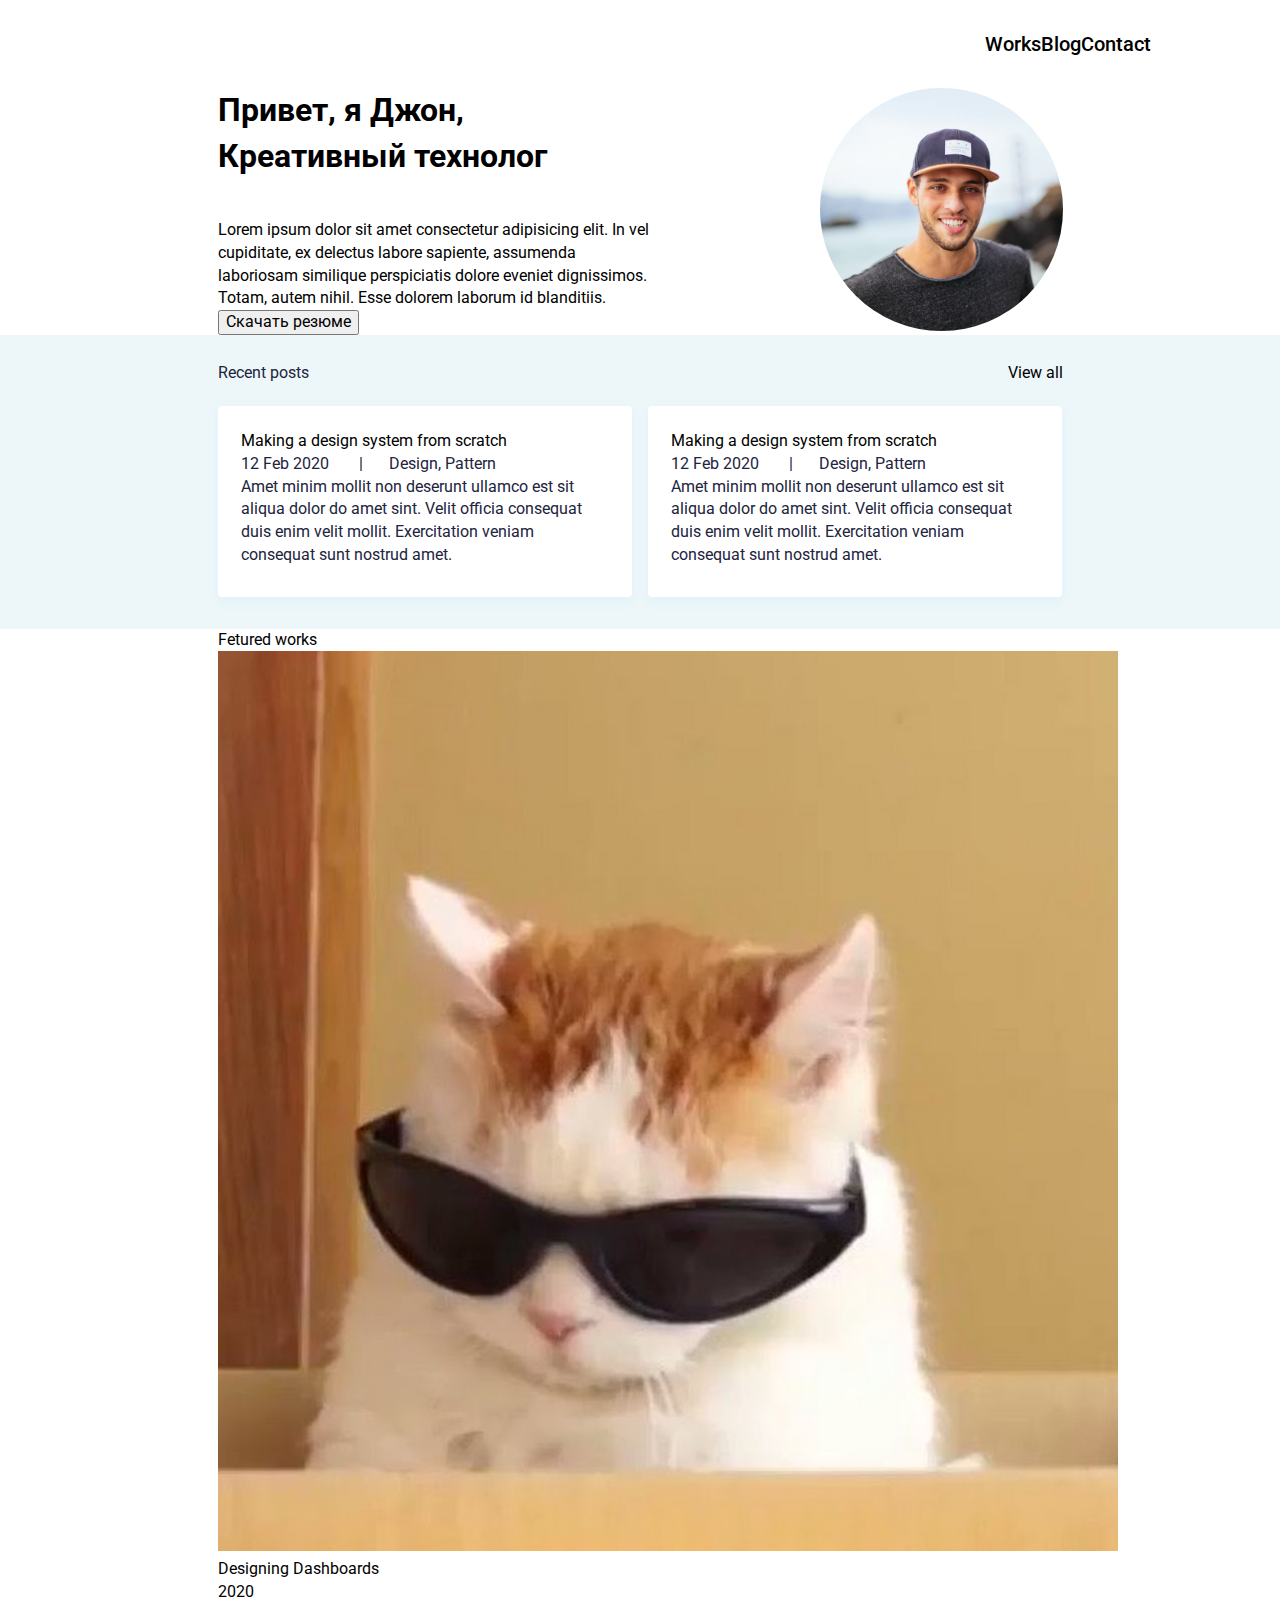
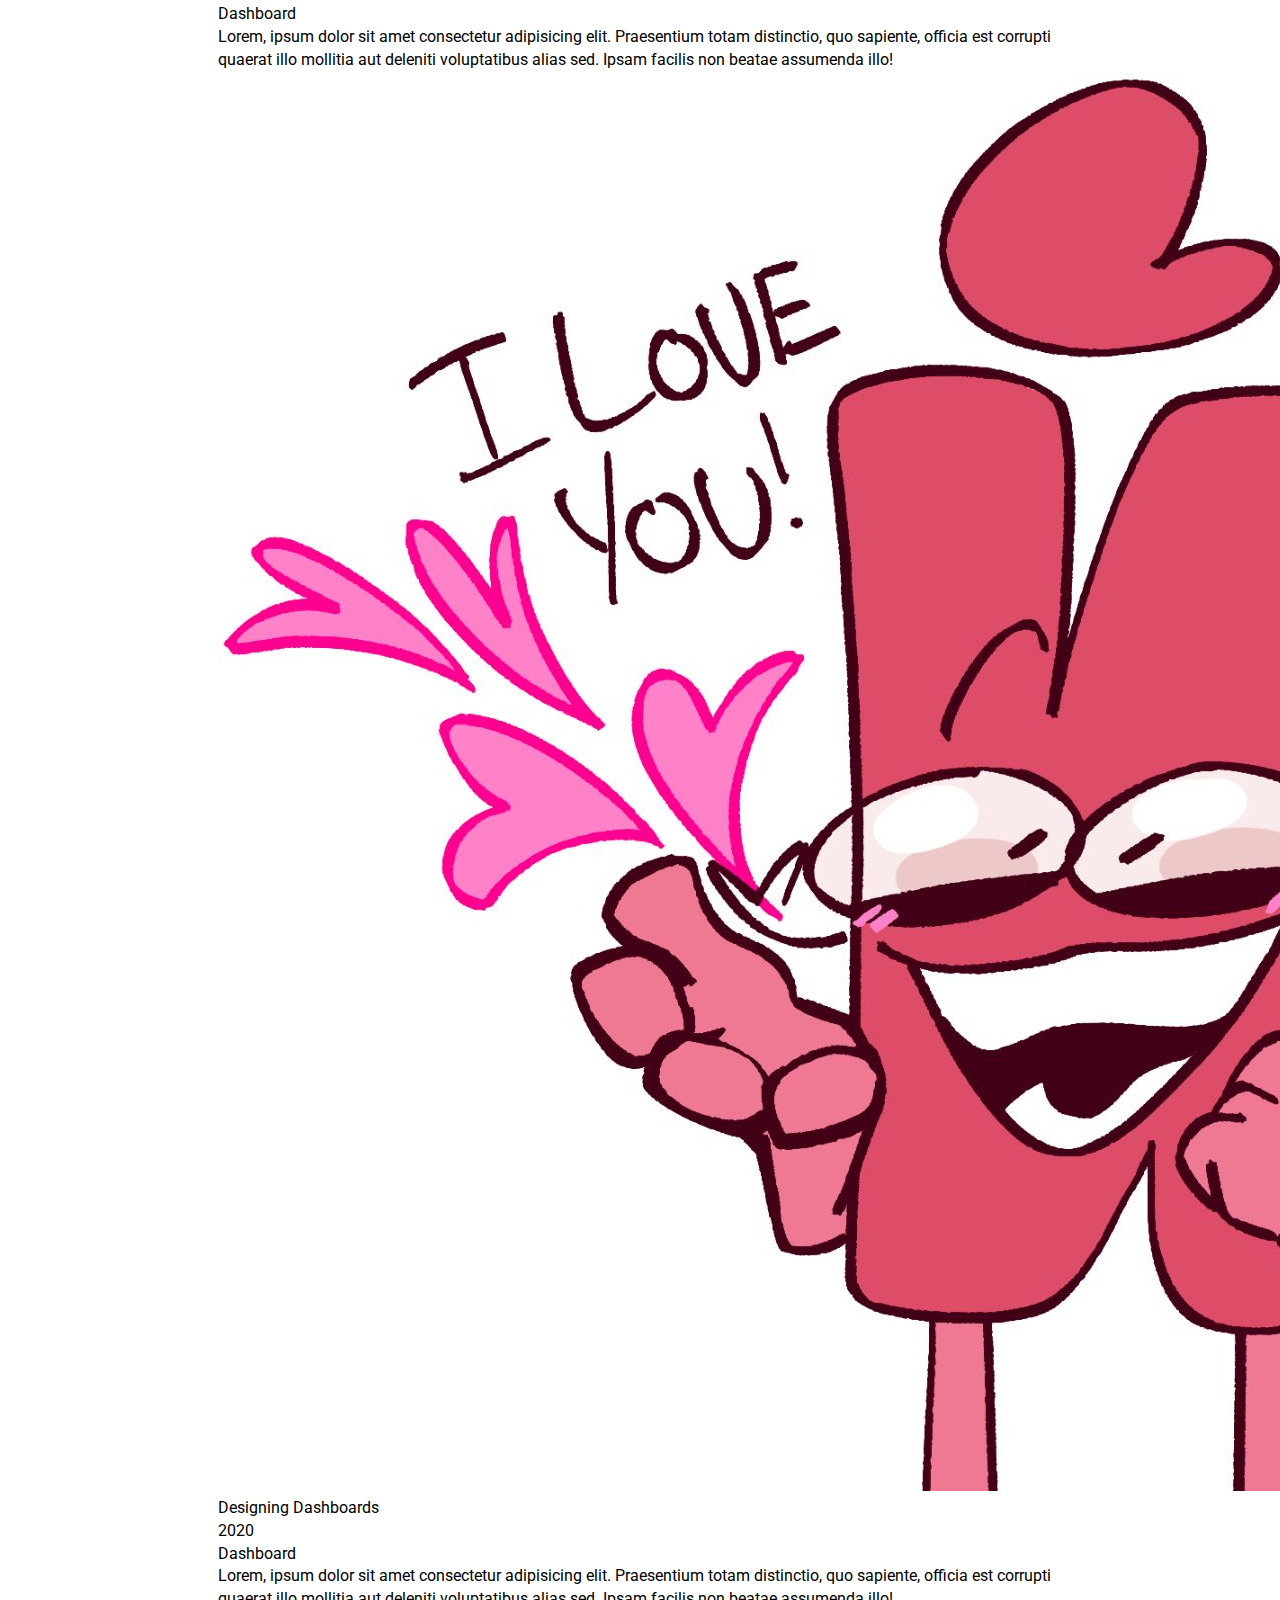
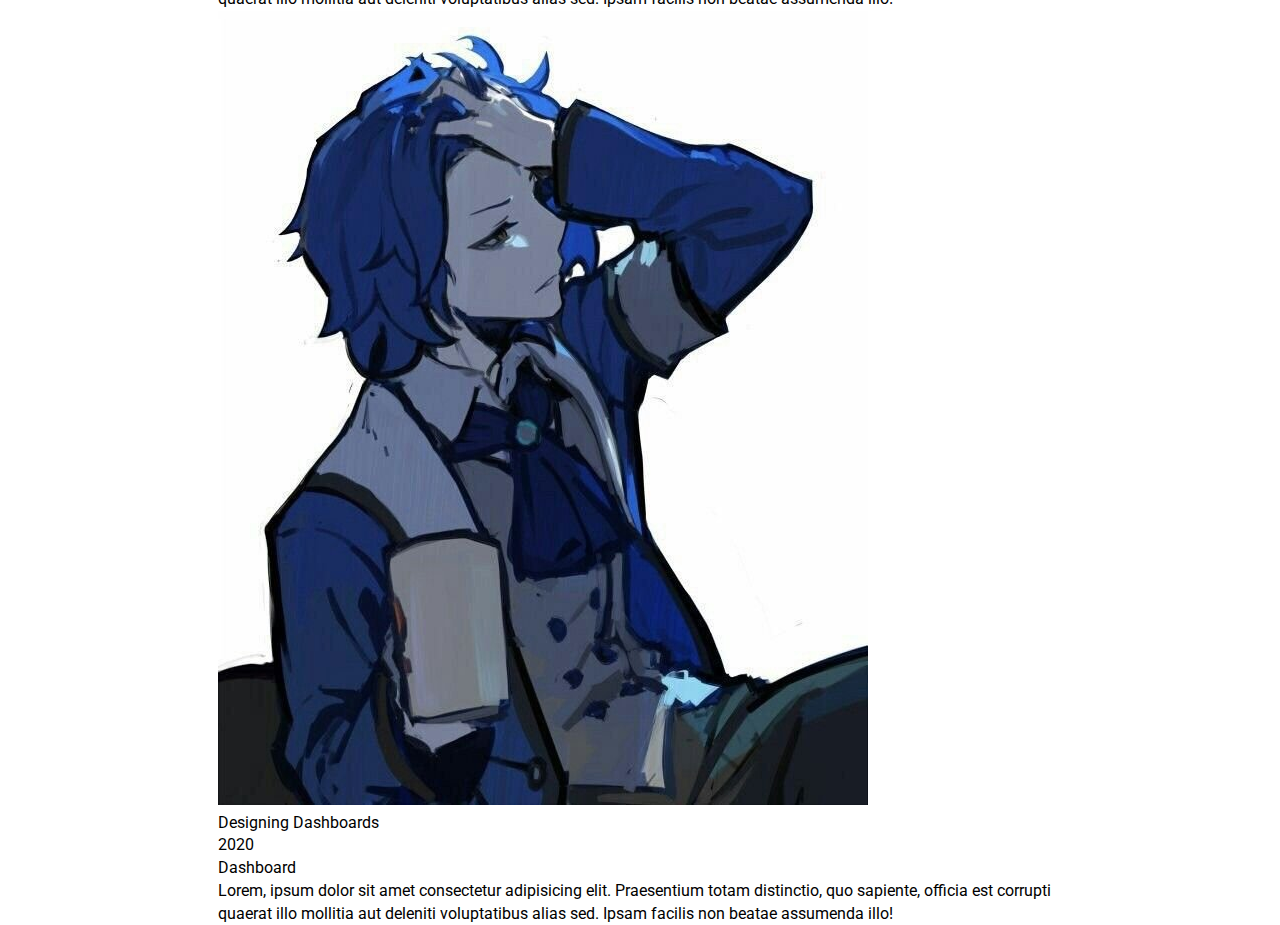
==== index.html @ 4dd480b7 "загрузка работы" ====
<!DOCTYPE html>
<html lang="ru">

<head>
    <meta charset="UTF-8">
    <meta http-equiv="X-UA-Compatible" content="IE=edge">
    <meta name="viewport" content="width=device-width, initial-scale=1.0">
    <link rel="preconnect" href="https://fonts.googleapis.com">
    <link rel="preconnect" href="https://fonts.gstatic.com" crossorigin>
    <link href="https://fonts.googleapis.com/css2?family=Roboto:wght@400;500;700;900&display=swap" rel="stylesheet">
    <link rel="stylesheet" href="css/normalize.css">
    <link rel="stylesheet" href="css/style.css">
    <title>Портфолио</title>
</head>

<body>
    <div class="wrapper">
        <header class="header">
            <div class="container header__container">
                <nav class="nav">
                    <ul class="nav__list">
                        <li class="nav__item">
                            <a href="#" class="nav__link">Works</a>
                        </li>
                        <li class="nav__item">
                            <a href="#" class="nav__link">Blog</a>
                        </li>
                        <li class="nav__item">
                            <a href="#" class="nav__link">Contact</a>
                        </li>
                    </ul>
                </nav>
            </div>
        </header>
        <main class="main">
            <section class="about">
                <div class="container about__container">
                    <div class="about__info">
                        <h1 class="about__title">
                            Привет, я Джон, <br>
                            Креативный технолог
                        </h1>
                        <div class="about__desc">
                            Lorem ipsum dolor sit amet consectetur adipisicing elit. In vel cupiditate, ex delectus
                            labore
                            sapiente, assumenda laboriosam similique perspiciatis dolore eveniet dignissimos. Totam,
                            autem
                            nihil. Esse dolorem laborum id blanditiis.
                        </div>
                        <button class="button download-btn">Скачать резюме</button>
                    </div>
                    <div class="about__avatar">
                        <img src="img/John.png" alt="Автар" class="about__img">
                    </div>
                </div>
            </section>
            <section class="recent-posts">
                <div class="container">
                    <div class="recent-posts__top">
                        <div class="recent-posts__title title-category">Recent posts</div>
                        <a href="#" class="recent-posts__link">View all</a>
                    </div>
                    <div class="recent-posts__articles">
                        <article class="recent-posts__article">
                            <a href="#" class="recent-posts__article-title">Making a design system from scratch</a>
                            <div class="recent-posts__info">
                                12 Feb 2020 <span class="separator">|</span>Design, Pattern
                            </div>
                            <div class="recent-posts__articles-content">
                                Amet minim mollit non deserunt ullamco est sit aliqua dolor do amet sint. Velit officia
                                consequat duis enim velit mollit. Exercitation veniam consequat sunt nostrud amet.
                            </div>
                        </article>
                        <article class="recent-posts__article">
                            <a href="#" class="recent-posts__article-title">Making a design system from scratch</a>
                            <div class="recent-posts__info">
                                12 Feb 2020 <span class="separator">|</span>Design, Pattern
                            </div>
                            <div class="recent-posts__articles-content">
                                Amet minim mollit non deserunt ullamco est sit aliqua dolor do amet sint. Velit officia
                                consequat duis enim velit mollit. Exercitation veniam consequat sunt nostrud amet.
                            </div>
                        </article>
                    </div>
                </div>
            </section>
            <section class="featured">
                <div class="container">
                    <div class="title__category">
                        Fetured works
                    </div>
                    <div class="featured__works">
                        <article class="work">
                            <div class="work__img-wrap">
                                <img src="img/work/пук.jpg" alt="" class="work__img">
                            </div>
                            <div class="work__info">
                                <a href="" class="work__title">Designing Dashboards</a>
                                <div class="work__subtitle">
                                    <div class="work__date">2020</div>
                                    <div class="work_category">Dashboard</div>
                                </div>
                                <div class="work__text">
                                    Lorem, ipsum dolor sit amet consectetur adipisicing elit. Praesentium totam
                                    distinctio, quo sapiente, officia est corrupti quaerat illo mollitia aut deleniti
                                    voluptatibus alias sed. Ipsam facilis non beatae assumenda illo!
                                </div>
                            </div>
                        </article>
                        <article class="work">
                            <div class="work__img-wrap">
                                <img src="img/work/краткий.jpg" alt="" class="work__img">
                            </div>
                            <div class="work__info">
                                <a href="" class="work__title">Designing Dashboards</a>
                                <div class="work__subtitle">
                                    <div class="work__date">2020</div>
                                    <div class="work_category">Dashboard</div>
                                </div>
                                <div class="work__text">
                                    Lorem, ipsum dolor sit amet consectetur adipisicing elit. Praesentium totam
                                    distinctio, quo sapiente, officia est corrupti quaerat illo mollitia aut deleniti
                                    voluptatibus alias sed. Ipsam facilis non beatae assumenda illo!
                                </div>
                            </div>
                        </article>
                        <article class="work">
                            <div class="work__img-wrap">
                                <img src="img/work/чесед.jpg" alt="" class="work__img">
                            </div>
                            <div class="work__info">
                                <a href="" class="work__title">Designing Dashboards</a>
                                <div class="work__subtitle">
                                    <div class="work__date">2020</div>
                                    <div class="work_category">Dashboard</div>
                                </div>
                                <div class="work__text">
                                    Lorem, ipsum dolor sit amet consectetur adipisicing elit. Praesentium totam
                                    distinctio, quo sapiente, officia est corrupti quaerat illo mollitia aut deleniti
                                    voluptatibus alias sed. Ipsam facilis non beatae assumenda illo!
                                </div>
                            </div>
                        </article>
                    </div>
                </div>
            </section>
        </main>
    </div>
</body>

</html>
---- css/style.css ----
* {
    box-sizing: border-box;
}

html, body {
    margin: 0;
    padding: 0;
    height: 100%;
    width: 100%;
}

body {
    font-family: 'Roboto', sans-serif;
    font-size: 16px;
    line-height: 1.42;
}

ul, li {
    list-style: none;
    margin: 0;
    padding: 0;
}

a {
    text-decoration: none;
    color: #000000;
}

h1, h2, h3 {
    margin: 0;
}

.wrapper {
    min-height: 100%;  
    overflow: hidden; 
} 

.container {
    max-width: 855px;
    margin: 0 auto;
    padding: 0 5px;
}

.header {
    padding: 30px 0px;
}

.header__container {
    max-width: 1032px;
    display: flex;
    justify-content: flex-end;
}

.nav__list {
    display: flex;
    font-style: normal;
    font-weight: 500;
    font-size: 20px;
}

.about__container {
    display: flex;
}

.about__info {
    padding-right: 19%;
}

.about__title {
    margin-bottom: 40px;
}

.about__avatar {
    width: 243px;
    height: 243px;
    border-radius: 50%;
    overflow: hidden;
    flex-shrink: 0;
}

.about__img {
    width: 100%;
    height: 100%;
    object-fit: cover;
}

.recent-posts {
    background: #EDF7FA;
    padding: 27px 0px 32px;
    color: #21243D;
}

.recent-posts__top {
    display: flex;
    justify-content: space-between;
    margin-bottom: 22px;
}

.recent-posts__articles {
    display: flex;
}

.recent-posts__article {
    background: #FFFFFF;
    box-shadow: 0px 4px 10px rgba(187, 225, 250, 0.25);
    border-radius: 4px;
    padding: 24px 21px 30px 23px;
    margin-right: 2%;
}

.recent-posts__article:last-child {
    margin-right: 0px;
}

.separator {
    margin: 0px 26px;
}
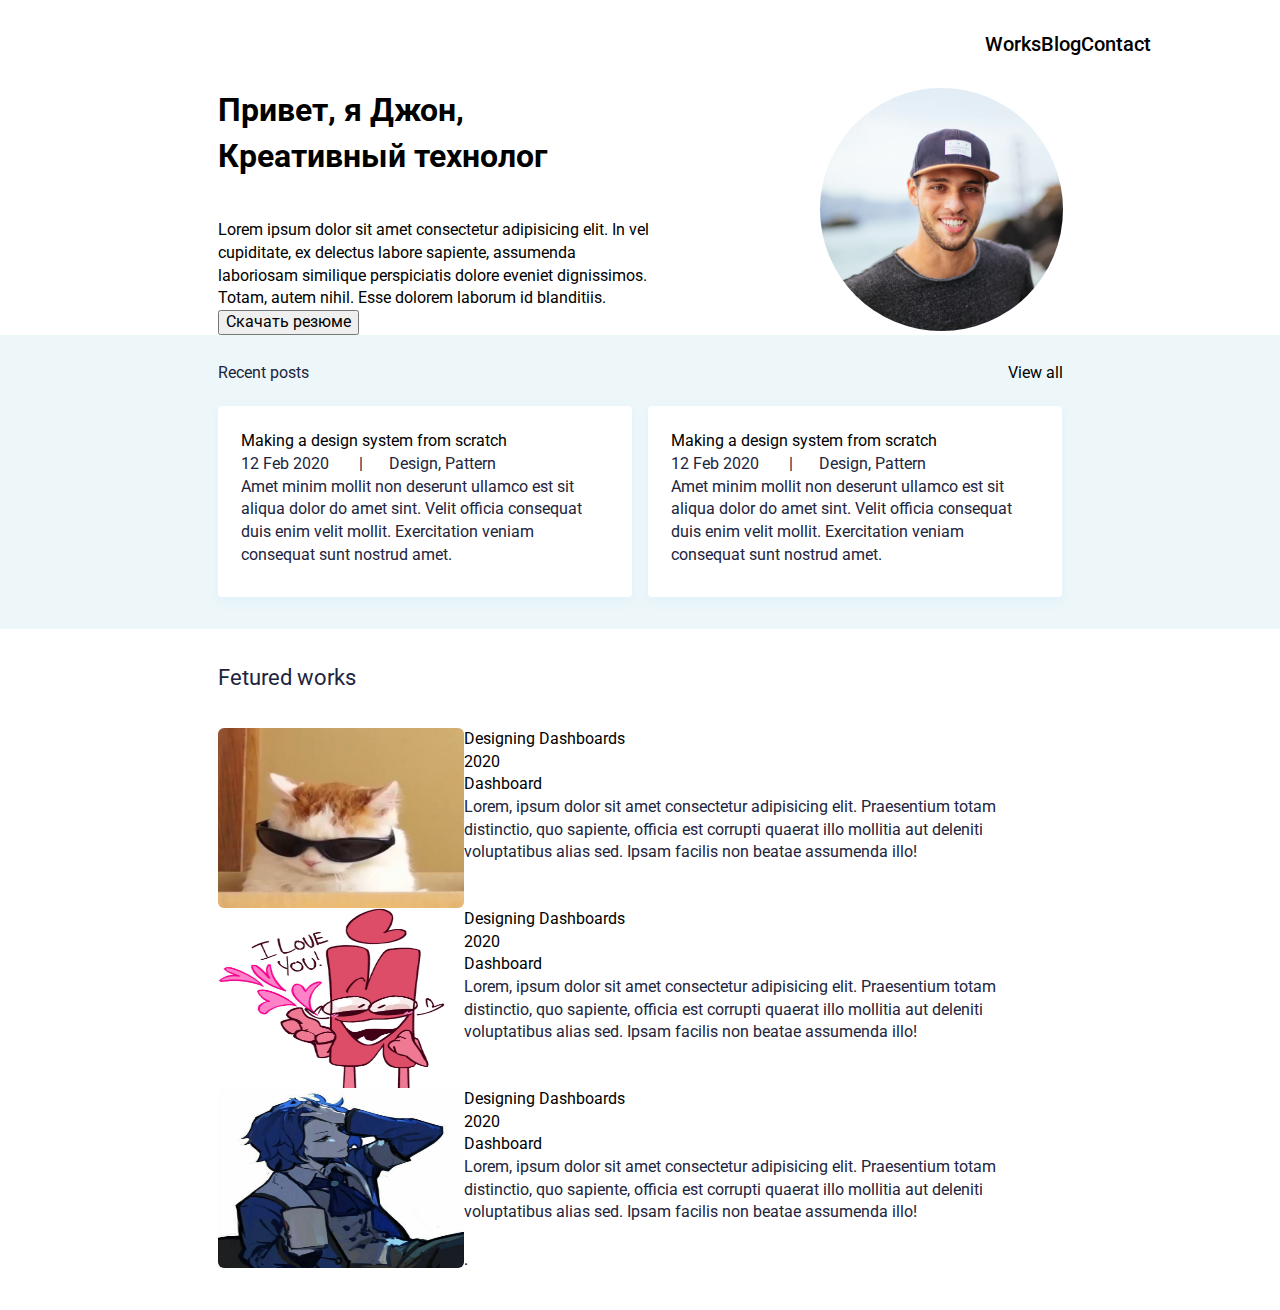
==== commit 26f414c9: "portfo" ====
--- a/index.html
+++ b/index.html
@@ -139,6 +139,7 @@
                                     distinctio, quo sapiente, officia est corrupti quaerat illo mollitia aut deleniti
                                     voluptatibus alias sed. Ipsam facilis non beatae assumenda illo!
                                 </div>
+                                .
                             </div>
                         </article>
                     </div>
--- a/css/style.css
+++ b/css/style.css
@@ -115,3 +115,41 @@
 .separator {
     margin: 0px 26px;
 }
+
+.featured {
+    margin-top: 33px;
+    margin-bottom: 38px;
+}
+
+.title__category {
+    font-size: 22px;
+    color: #21243D;
+}
+
+.featured__works {
+    margin-top: 35px;
+}
+
+.work {
+    display: flex;
+}
+
+.work__img-wrap {
+    width: 246px;
+    height: 180px;
+    border-radius: 6px;
+    overflow: hidden;
+    flex-shrink: 0;
+}
+.work__img {
+    width: 100%;
+    height: 100%;
+}
+
+.work__text {
+width: 594px;
+height: 93px;
+left: 410px;
+top: 1188px;
+color: #21243D;
+}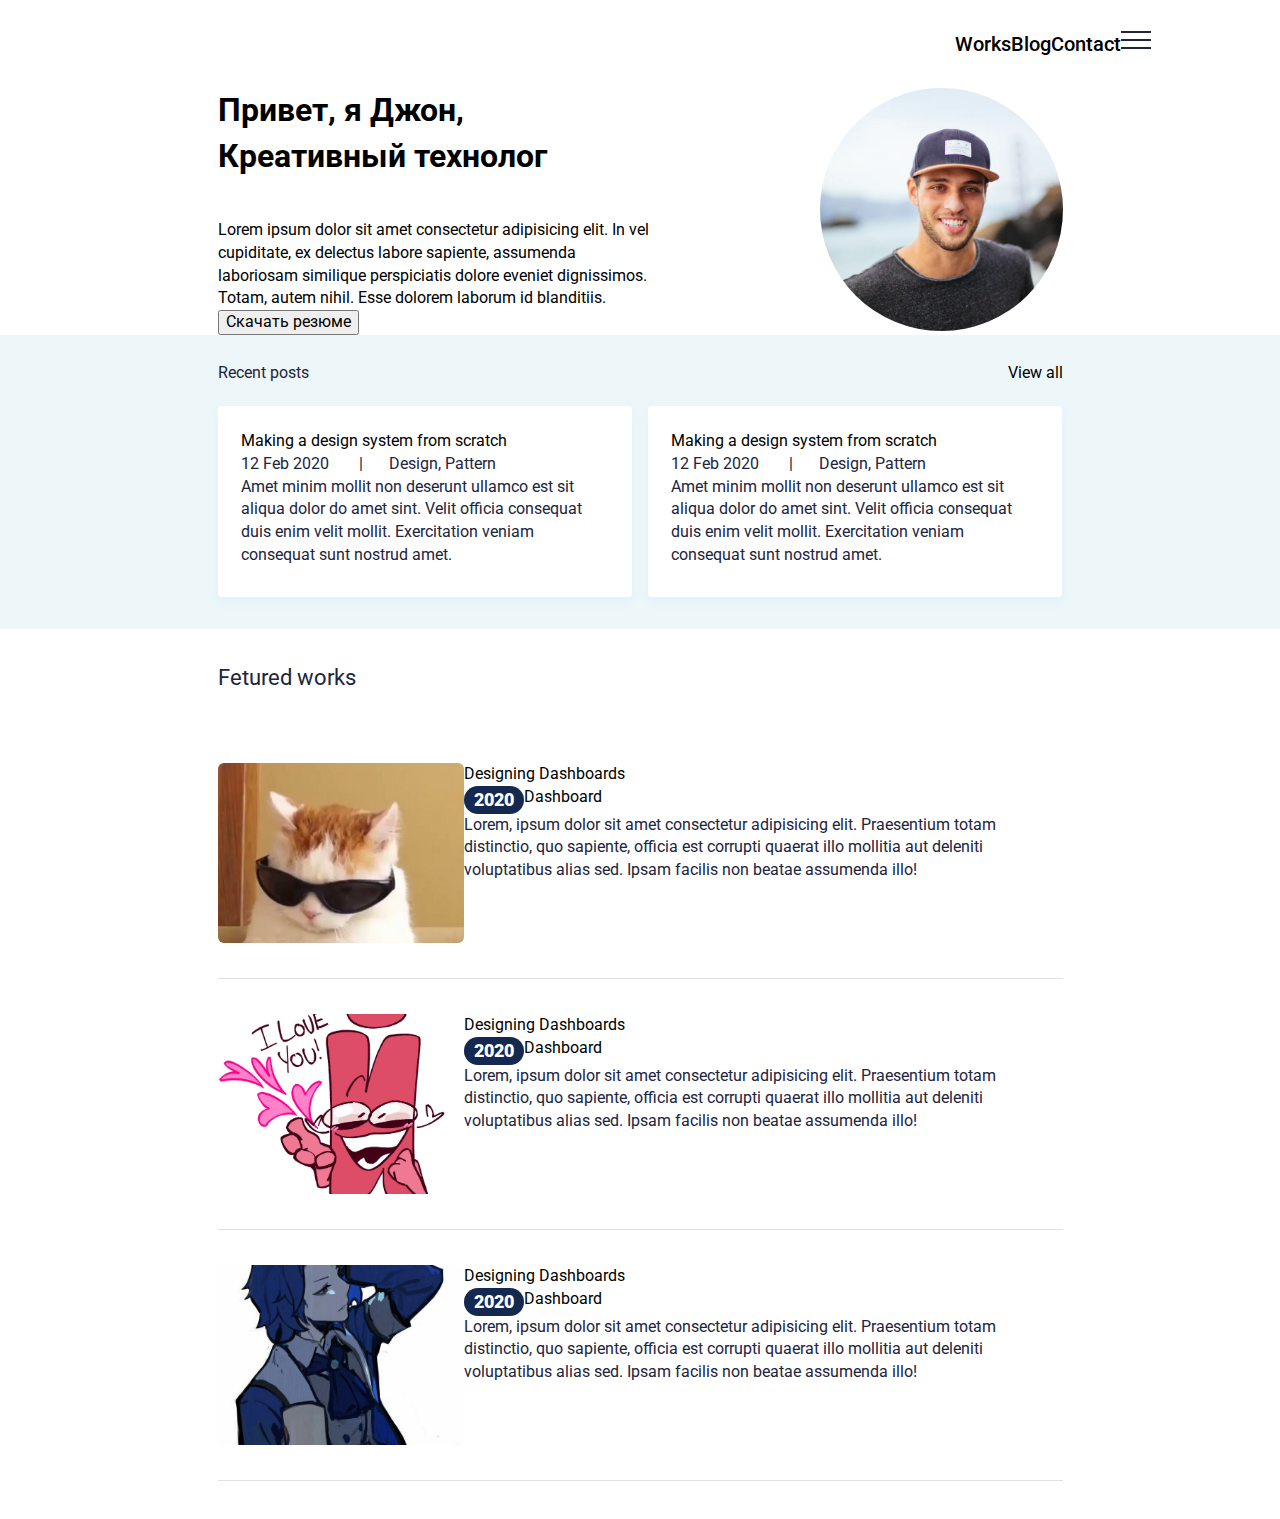
==== commit c34a4e1d: "Add files via upload" ====
--- a/index.html
+++ b/index.html
@@ -30,6 +30,9 @@
                         </li>
                     </ul>
                 </nav>
+                <div class="header__burger">
+                    <div class="header__burger-el"></div>
+                </div>
             </div>
         </header>
         <main class="main">
@@ -139,7 +142,7 @@
                                     distinctio, quo sapiente, officia est corrupti quaerat illo mollitia aut deleniti
                                     voluptatibus alias sed. Ipsam facilis non beatae assumenda illo!
                                 </div>
-                                .
+                                
                             </div>
                         </article>
                     </div>
--- a/css/style.css
+++ b/css/style.css
@@ -1,155 +1,287 @@
-* {
-    box-sizing: border-box;
-}
-
-html, body {
-    margin: 0;
-    padding: 0;
-    height: 100%;
-    width: 100%;
-}
-
-body {
-    font-family: 'Roboto', sans-serif;
-    font-size: 16px;
-    line-height: 1.42;
-}
-
-ul, li {
-    list-style: none;
-    margin: 0;
-    padding: 0;
-}
-
-a {
-    text-decoration: none;
-    color: #000000;
-}
-
-h1, h2, h3 {
-    margin: 0;
-}
-
-.wrapper {
-    min-height: 100%;  
-    overflow: hidden; 
-} 
-
-.container {
-    max-width: 855px;
-    margin: 0 auto;
-    padding: 0 5px;
-}
-
-.header {
-    padding: 30px 0px;
-}
-
-.header__container {
-    max-width: 1032px;
-    display: flex;
-    justify-content: flex-end;
-}
-
-.nav__list {
-    display: flex;
-    font-style: normal;
-    font-weight: 500;
-    font-size: 20px;
-}
-
-.about__container {
-    display: flex;
-}
-
-.about__info {
-    padding-right: 19%;
-}
-
-.about__title {
-    margin-bottom: 40px;
-}
-
-.about__avatar {
-    width: 243px;
-    height: 243px;
-    border-radius: 50%;
-    overflow: hidden;
-    flex-shrink: 0;
-}
-
-.about__img {
-    width: 100%;
-    height: 100%;
-    object-fit: cover;
-}
-
-.recent-posts {
-    background: #EDF7FA;
-    padding: 27px 0px 32px;
-    color: #21243D;
-}
-
-.recent-posts__top {
-    display: flex;
-    justify-content: space-between;
-    margin-bottom: 22px;
-}
-
-.recent-posts__articles {
-    display: flex;
-}
-
-.recent-posts__article {
-    background: #FFFFFF;
-    box-shadow: 0px 4px 10px rgba(187, 225, 250, 0.25);
-    border-radius: 4px;
-    padding: 24px 21px 30px 23px;
-    margin-right: 2%;
-}
-
-.recent-posts__article:last-child {
-    margin-right: 0px;
-}
-
-.separator {
-    margin: 0px 26px;
-}
-
-.featured {
-    margin-top: 33px;
-    margin-bottom: 38px;
-}
-
-.title__category {
-    font-size: 22px;
-    color: #21243D;
-}
-
-.featured__works {
-    margin-top: 35px;
-}
-
-.work {
-    display: flex;
-}
-
-.work__img-wrap {
-    width: 246px;
-    height: 180px;
-    border-radius: 6px;
-    overflow: hidden;
-    flex-shrink: 0;
-}
-.work__img {
-    width: 100%;
-    height: 100%;
-}
-
-.work__text {
-width: 594px;
-height: 93px;
-left: 410px;
-top: 1188px;
-color: #21243D;
-}+ * {
+     box-sizing: border-box;
+ }
+
+ html,
+ body {
+     margin: 0;
+     padding: 0;
+     height: 100%;
+     width: 100%;
+ }
+
+ body {
+     font-family: 'Roboto', sans-serif;
+     font-size: 16px;
+     line-height: 1.42;
+ }
+
+ ul,
+ li {
+     list-style: none;
+     margin: 0;
+     padding: 0;
+ }
+
+ a {
+     text-decoration: none;
+     color: #000000;
+ }
+
+ h1,
+ h2,
+ h3 {
+     margin: 0;
+ }
+
+ .wrapper {
+     min-height: 100%;
+     overflow: hidden;
+ }
+
+ .container {
+     max-width: 855px;
+     margin: 0 auto;
+     padding: 0 5px;
+ }
+
+ .header {
+     padding: 30px 0px;
+ }
+
+ .header__container {
+     max-width: 1032px;
+     display: flex;
+     justify-content: flex-end;
+ }
+
+ .header__burger {
+     width: 30px;
+     height: 20px;
+     display: flex;
+     align-items: center;
+ }
+
+ .header__burger-el {
+     height: 2px;
+     width: 100%;
+     background-color: #21243D;
+     position: relative;
+ }
+
+ .header__burger-el::before,
+ .header__burger-el::after {
+     height: 2px;
+     width: 100%;
+     background-color: #21243D;
+     position: absolute;
+ }
+
+
+ .header__burger-el::before {
+     content: "";
+     top: -8px;
+ }
+
+ .header__burger-el::after {
+     content: "";
+     bottom: -8px;
+ }
+
+ .nav__list {
+     display: flex;
+     font-style: normal;
+     font-weight: 500;
+     font-size: 20px;
+ }
+
+ @media (max-width: 480px) {
+     .header {
+         padding-top: 20px;
+     }
+
+     .nav {
+         display: none;
+     }
+
+     .header__burger {
+         display: flex;
+         margin-right: 18px;
+     }
+ }
+
+ .about__container {
+     display: flex;
+ }
+
+ .about__info {
+     padding-right: 19%;
+ }
+
+ .about__title {
+     margin-bottom: 40px;
+ }
+
+ .about__avatar {
+     width: 243px;
+     height: 243px;
+     border-radius: 50%;
+     overflow: hidden;
+     flex-shrink: 0;
+ }
+
+ .about__img {
+     width: 100%;
+     height: 100%;
+     object-fit: cover;
+ }
+
+ @media (max-width: 480px) {
+     .about__container {
+         flex-direction: column-reverse;
+         align-items: center;
+         text-align: center;
+     }
+
+     .about__info {
+         padding: 0 24px;
+     }
+
+     .about__avatar {
+         width: 170px;
+         height: 170px;
+     }
+ }
+
+ .recent-posts {
+     background: #EDF7FA;
+     padding: 27px 0px 32px;
+     color: #21243D;
+ }
+
+ .recent-posts__top {
+     display: flex;
+     justify-content: space-between;
+     margin-bottom: 22px;
+ }
+
+ .recent-posts__articles {
+     display: flex;
+ }
+
+ .recent-posts__article {
+     background: #FFFFFF;
+     box-shadow: 0px 4px 10px rgba(187, 225, 250, 0.25);
+     border-radius: 4px;
+     padding: 24px 21px 30px 23px;
+     margin-right: 2%;
+ }
+
+ .recent-posts__article:last-child {
+     margin-right: 0px;
+ }
+
+ @media (width: 480px) {
+     .recent-posts__top {
+         justify-content: center;
+     }
+
+     .recent-posts__link {
+         display: none;
+     }
+
+     .recent-posts__article {
+         flex-direction: column;
+         padding: 0 5px;
+     }
+
+     .recent-posts__article {
+         margin-right: 0;
+         margin-bottom: 17px;
+     }
+ }
+
+ .separator {
+     margin: 0px 26px;
+ }
+
+ .featured {
+     margin-top: 33px;
+     margin-bottom: 38px;
+ }
+
+ .title__category {
+     font-size: 22px;
+     color: #21243D;
+ }
+
+ .featured__works {
+     margin-top: 35px;
+ }
+
+ .work {
+     display: flex;
+     border-bottom: 1px solid #E0E0E0;
+     padding: 35px 0;
+ }
+
+ .work__img-wrap {
+     max-width: 246px;
+     max-height: 180px;
+     border-radius: 6px;
+     overflow: hidden;
+     flex-shrink: 0;
+ }
+
+ .work__img {
+     width: 100%;
+     height: 100%;
+     object-fit: cover;
+ }
+
+ .work__subtitle {
+     display: flex;
+ }
+
+ .work__date {
+     background: #142850;
+     border-radius: 16px;
+     font-weight: 900;
+     font-size: 18px;
+     line-height: 1;
+     color: #FFFFFF;
+     padding: 5px 10px;
+ }
+
+ @media (max-width: 480px) {
+     .featured {
+         padding: 25px 0px 100px;
+     }
+
+     .featured__works {
+         display: flex;
+         overflow: auto;
+         padding: 0px 13px;
+     }
+
+     .work {
+         padding-top: 25px;
+         flex-direction: column;
+         flex: 0 0 100%;
+         margin-right: 18px;
+         max-width: 339px;
+     }
+     
+     .work:last-child {
+         margin-right: 0;
+     }
+
+     .work__img-wrap {
+         max-width: 100%;
+         max-height: 230px;
+     }
+ }
+
+ .work__text {
+     color: #21243D;
+ }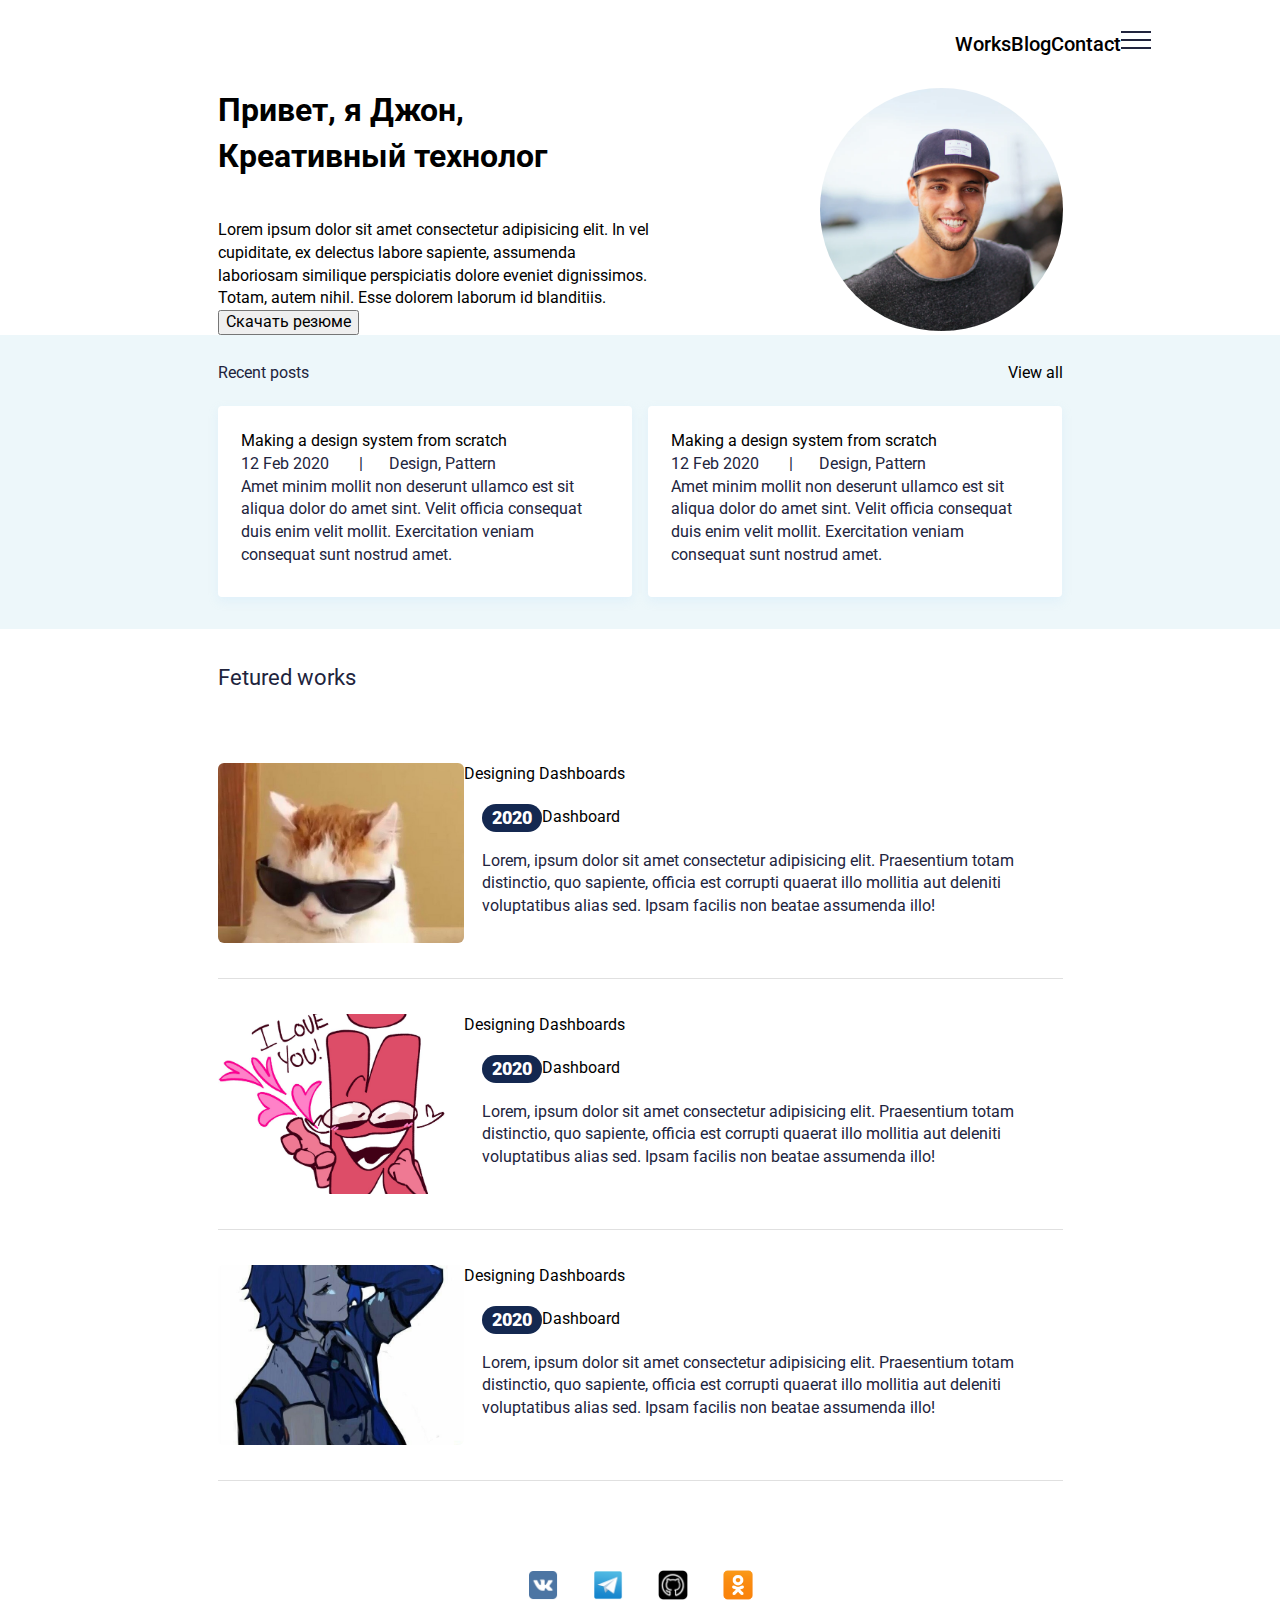
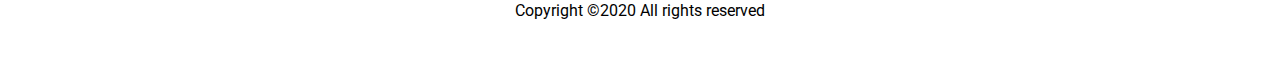
==== commit 23fa372c: "Add files via upload" ====
--- a/index.html
+++ b/index.html
@@ -23,7 +23,7 @@
                             <a href="#" class="nav__link">Works</a>
                         </li>
                         <li class="nav__item">
-                            <a href="#" class="nav__link">Blog</a>
+                            <a href="blog.html" class="nav__link">Blog</a>
                         </li>
                         <li class="nav__item">
                             <a href="#" class="nav__link">Contact</a>
@@ -149,6 +149,25 @@
                 </div>
             </section>
         </main>
+        <footer class="footer">
+            <div class="container footer__container">
+                <ul class="social">
+                    <li class="social__item">
+                        <a href="" class="social__link vk">vk</a>
+                    </li>
+                    <li class="social__item">
+                        <a href="" class="social__link telegram">telegram</a>
+                    </li>
+                    <li class="social__item">
+                        <a href="" class="social__link github">github</a>
+                    </li>
+                    <li class="social__item">
+                        <a href="" class="social__link ok">ok</a>
+                    </li>
+                </ul>
+                <div class="footer__text">Copyright ©2020 All rights reserved </div>
+            </div>
+        </footer>
     </div>
 </body>
 
--- a/css/style.css
+++ b/css/style.css
@@ -43,6 +43,15 @@
      max-width: 855px;
      margin: 0 auto;
      padding: 0 5px;
+ }
+
+ .title {
+     font-weight: 700;
+     font-size: 44px;
+     line-height: 1.26;font-weight: 700;
+     font-size: 44px;
+     line-height: 60px;
+     color: #21243D;
  }
 
  .header {
@@ -241,6 +250,8 @@
 
  .work__subtitle {
      display: flex;
+     align-items: center;
+     margin: 18px;
  }
 
  .work__date {
@@ -253,6 +264,7 @@
      padding: 5px 10px;
  }
 
+
  @media (max-width: 480px) {
      .featured {
          padding: 25px 0px 100px;
@@ -284,4 +296,73 @@
 
  .work__text {
      color: #21243D;
+     margin-left: 18px;
+ }
+  
+.blogs {
+    margin-top: 35px;
+}
+
+ .blog {
+    border-bottom: 1px solid #E0E0E0 ;
+    padding: 35px 0;
+ }
+
+ .ds {
+  color: #8695A4;
+ }
+
+ .blog__name {
+    margin-bottom: 40px;
+ }
+ 
+ .footer {
+     padding: 51px 0px 54px;
+ }
+
+ .footer__container {
+     display: flex;
+     align-items: center;
+     flex-direction: column;
+ }
+
+ .social__item {
+     width: 30px;
+     height: 30px;
+     overflow: hidden;
+     margin-right: 35px;
+ }
+
+ .social {
+     display: flex;
+ }
+
+ .social__item:last-child {
+     margin-right: 0px;
+ }
+
+ .social__link {
+     display: block;
+     height: 100%;
+     width: 100%;
+     font-size: 0px;
+     background-size: cover;
+      background-repeat: no-repeat;
+ }
+
+ .vk {
+     background-image: url(../img/icons/vk.png);
+     
+ }
+
+ .telegram {
+    background-image: url(../img/icons/telegram.png);
+ }
+
+ .github {
+    background-image: url(../img/icons/github.png);
+ }
+
+ .ok {
+    background-image: url(../img/icons/ok.png);
  }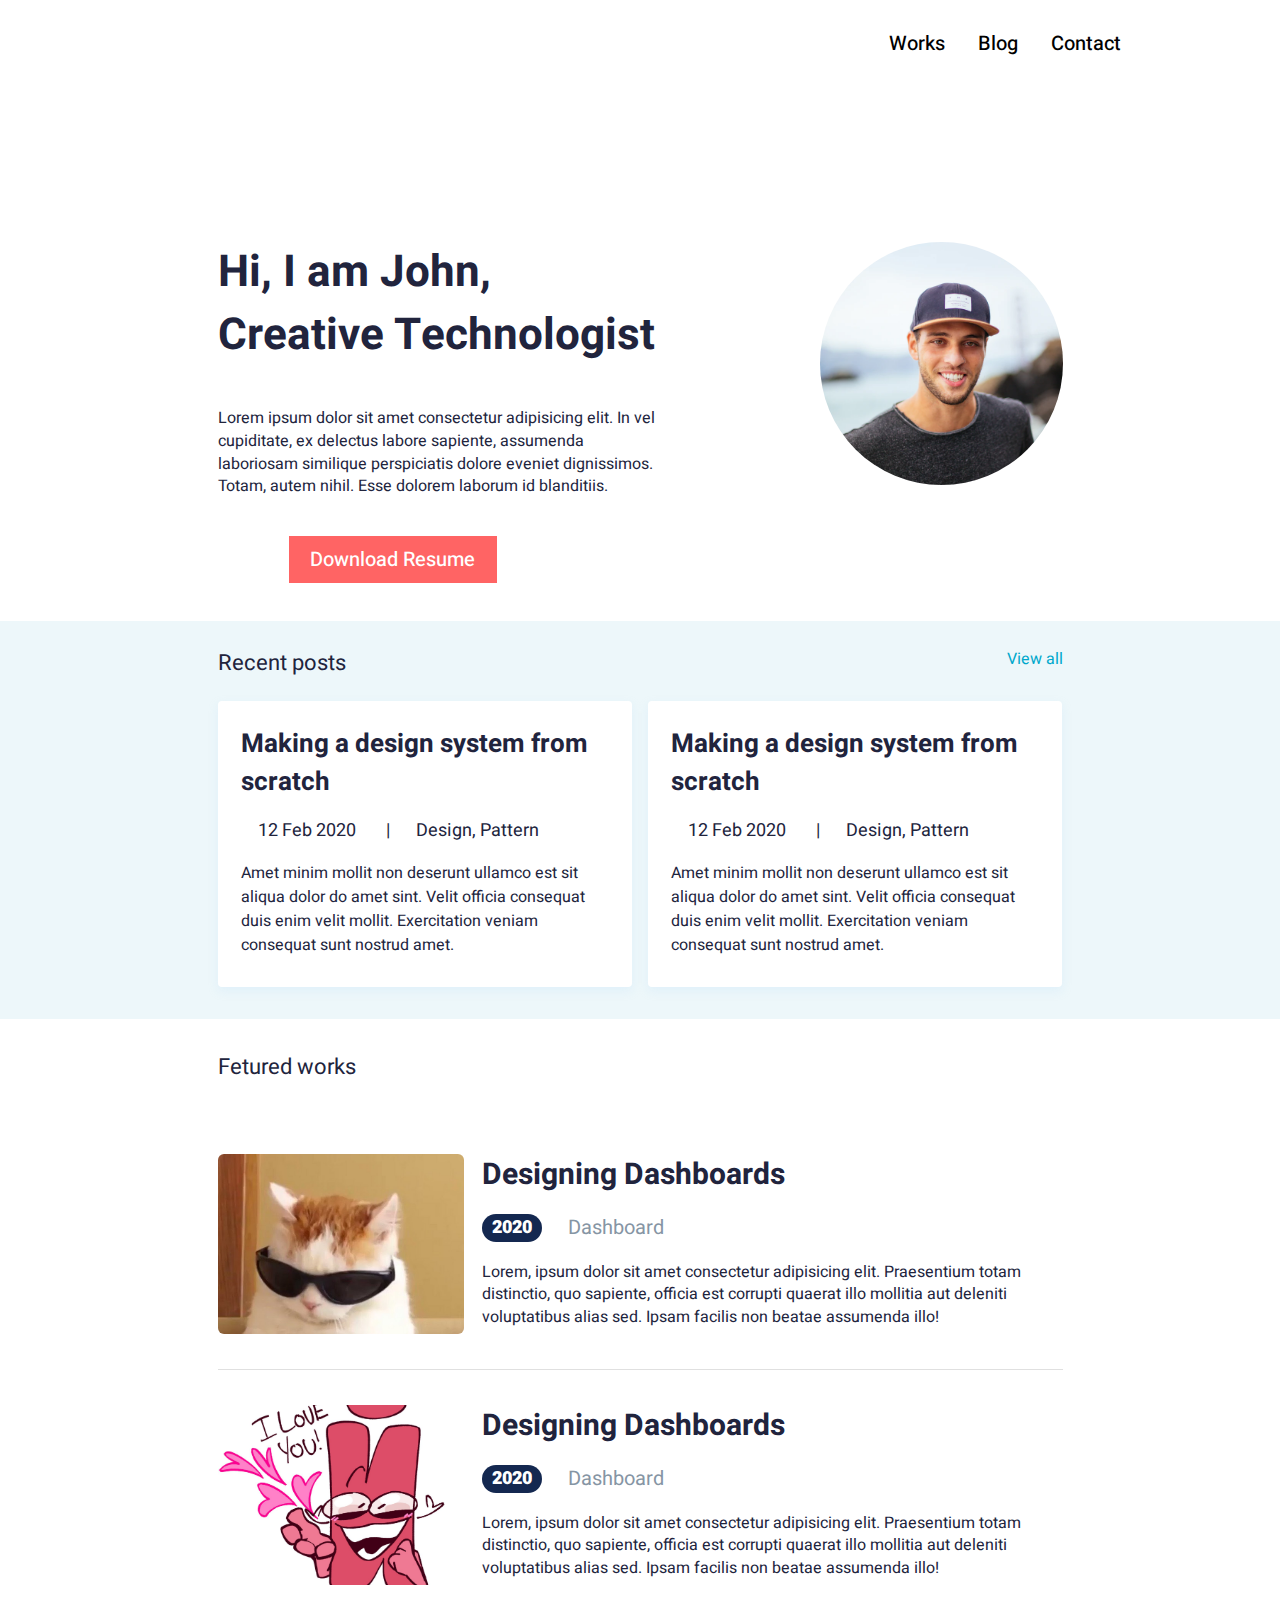
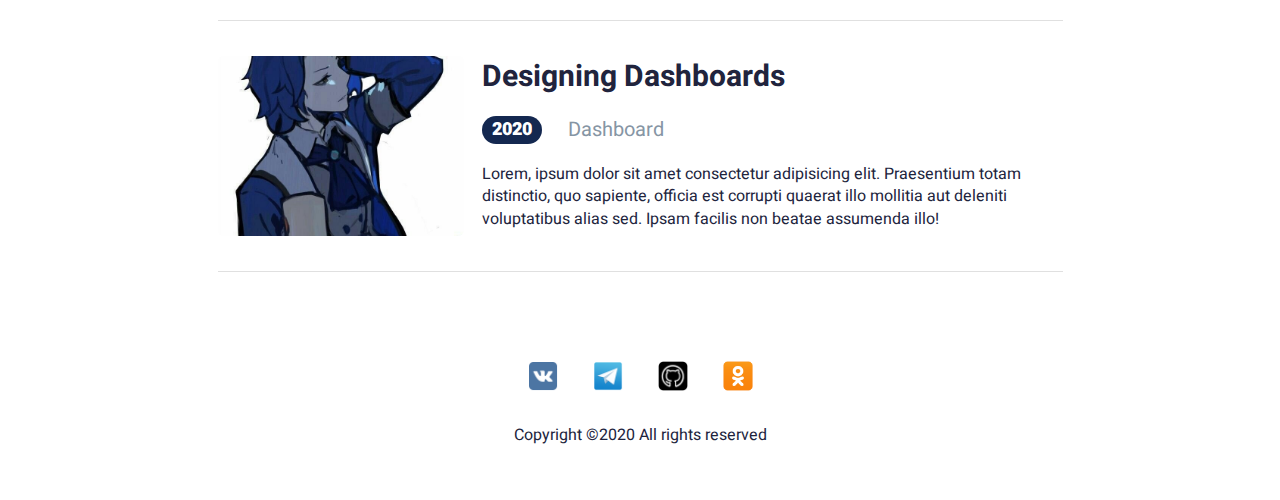
==== commit d3afff79: "Add files via upload" ====
--- a/index.html
+++ b/index.html
@@ -7,7 +7,7 @@
     <meta name="viewport" content="width=device-width, initial-scale=1.0">
     <link rel="preconnect" href="https://fonts.googleapis.com">
     <link rel="preconnect" href="https://fonts.gstatic.com" crossorigin>
-    <link href="https://fonts.googleapis.com/css2?family=Roboto:wght@400;500;700;900&display=swap" rel="stylesheet">
+    <link href="https://fonts.googleapis.com/css2?family=Heebo:wght@400;500;700;900&display=swap" rel="stylesheet">
     <link rel="stylesheet" href="css/normalize.css">
     <link rel="stylesheet" href="css/style.css">
     <title>Портфолио</title>
@@ -40,8 +40,8 @@
                 <div class="container about__container">
                     <div class="about__info">
                         <h1 class="about__title">
-                            Привет, я Джон, <br>
-                            Креативный технолог
+                            Hi, I am John, <br>
+                            Creative Technologist
                         </h1>
                         <div class="about__desc">
                             Lorem ipsum dolor sit amet consectetur adipisicing elit. In vel cupiditate, ex delectus
@@ -50,7 +50,7 @@
                             autem
                             nihil. Esse dolorem laborum id blanditiis.
                         </div>
-                        <button class="button download-btn">Скачать резюме</button>
+                        <button class="button download-btn">Download Resume</button>
                     </div>
                     <div class="about__avatar">
                         <img src="img/John.png" alt="Автар" class="about__img">
--- a/css/style.css
+++ b/css/style.css
@@ -11,7 +11,7 @@
  }
 
  body {
-     font-family: 'Roboto', sans-serif;
+     font-family: 'Heebo', sans-serif;
      font-size: 16px;
      line-height: 1.42;
  }
@@ -48,7 +48,8 @@
  .title {
      font-weight: 700;
      font-size: 44px;
-     line-height: 1.26;font-weight: 700;
+     line-height: 1.26;
+     font-weight: 700;
      font-size: 44px;
      line-height: 60px;
      color: #21243D;
@@ -71,30 +72,34 @@
      align-items: center;
  }
 
- .header__burger-el {
-     height: 2px;
-     width: 100%;
-     background-color: #21243D;
-     position: relative;
- }
-
- .header__burger-el::before,
- .header__burger-el::after {
-     height: 2px;
-     width: 100%;
-     background-color: #21243D;
-     position: absolute;
- }
-
-
- .header__burger-el::before {
-     content: "";
-     top: -8px;
- }
-
- .header__burger-el::after {
-     content: "";
-     bottom: -8px;
+ @media (max-width: 480px) {
+
+     .header__burger-el {
+         height: 2px;
+         width: 100%;
+         background-color: #21243D;
+         position: relative;
+     }
+
+     .header__burger-el::before,
+     .header__burger-el::after {
+         height: 2px;
+         width: 100%;
+         background-color: #21243D;
+         position: absolute;
+     }
+
+
+     .header__burger-el::before {
+         content: "";
+         top: -8px;
+     }
+
+     .header__burger-el::after {
+         content: "";
+         bottom: -8px;
+     }
+
  }
 
  .nav__list {
@@ -102,6 +107,10 @@
      font-style: normal;
      font-weight: 500;
      font-size: 20px;
+ }
+
+ .nav__item {
+     padding-left: 33px;
  }
 
  @media (max-width: 480px) {
@@ -119,6 +128,10 @@
      }
  }
 
+ .about {
+     padding-top: 154px;
+ }
+
  .about__container {
      display: flex;
  }
@@ -129,6 +142,17 @@
 
  .about__title {
      margin-bottom: 40px;
+     font-style: normal;
+     font-weight: 700;
+     font-size: 44px;
+     color: #21243D;
+ }
+
+ .about__desc {
+     font-style: normal;
+     font-weight: 400;
+     font-size: 16px;
+     color: #21243D;
  }
 
  .about__avatar {
@@ -145,6 +169,21 @@
      object-fit: cover;
  }
 
+ .download-btn {
+     font-style: normal;
+     font-weight: 500;
+     font-size: 20px;
+     color: #ffffff;
+     background-color: #FF6464;
+     border: none;
+ }
+
+ .button {
+     width: 208px;
+     height: 47px;
+     margin: 38px 71px;
+ }
+
  @media (max-width: 480px) {
      .about__container {
          flex-direction: column-reverse;
@@ -176,6 +215,46 @@
 
  .recent-posts__articles {
      display: flex;
+ }
+
+ .recent-posts__article-title {
+     font-style: normal;
+     font-weight: 700;
+     font-size: 26px;
+     line-height: 38px;
+     color: #21243D;
+ }
+
+ .recent-posts__title {
+     font-style: normal;
+     font-weight: 400;
+     font-size: 22px;
+     color: #21243D;
+ }
+
+ .recent-posts__link {
+     font-style: normal;
+     font-weight: 400;
+     font-size: 16px;
+     color: #00A8CC;
+ }
+
+ .recent-posts__info {
+     font-style: normal;
+     font-weight: 400;
+     font-size: 18px;
+     line-height: 26px;
+     color: #21243D;
+     padding: 17px;
+ }
+
+ .recent-posts__articles-content {
+     font-style: normal;
+     font-weight: 400;
+     font-size: 16px;
+     line-height: 24px;
+     color: #21243D;
+
  }
 
  .recent-posts__article {
@@ -246,6 +325,14 @@
      width: 100%;
      height: 100%;
      object-fit: cover;
+ }
+
+ .work__title {
+     font-style: normal;
+     font-weight: 700;
+     font-size: 30px;
+     color: #21243D;
+     padding-left: 18px;
  }
 
  .work__subtitle {
@@ -264,6 +351,20 @@
      padding: 5px 10px;
  }
 
+ .work_category {
+     font-style: normal;
+     font-weight: 400px;
+     font-size: 20px;
+     color: #8695A4;
+     padding-left: 26px;
+ }
+
+ .work__text {
+     font-style: normal;
+     font-weight: 400;
+     font-size: 16px;
+     color: #21243D;
+ }
 
  @media (max-width: 480px) {
      .featured {
@@ -283,7 +384,7 @@
          margin-right: 18px;
          max-width: 339px;
      }
-     
+
      .work:last-child {
          margin-right: 0;
      }
@@ -298,24 +399,24 @@
      color: #21243D;
      margin-left: 18px;
  }
-  
-.blogs {
-    margin-top: 35px;
-}
+
+ .blogs {
+     margin-top: 35px;
+ }
 
  .blog {
-    border-bottom: 1px solid #E0E0E0 ;
-    padding: 35px 0;
+     border-bottom: 1px solid #E0E0E0;
+     padding: 35px 0;
  }
 
  .ds {
-  color: #8695A4;
+     color: #8695A4;
  }
 
  .blog__name {
-    margin-bottom: 40px;
- }
- 
+     margin-bottom: 40px;
+ }
+
  .footer {
      padding: 51px 0px 54px;
  }
@@ -331,6 +432,28 @@
      height: 30px;
      overflow: hidden;
      margin-right: 35px;
+ }
+
+ .blog__title {
+     font-style: normal;
+     font-weight: 500;
+     font-size: 30px;
+     color: #21243D;
+ }
+
+ .blog__data {
+     font-style: normal;
+     font-weight: 400;
+     font-size: 20px;
+     color: #21243D;
+     margin: 5px;
+ }
+
+ .blog__text {
+     font-style: normal;
+     font-weight: 400;
+     font-size: 16px;
+     color: #21243D;
  }
 
  .social {
@@ -347,22 +470,27 @@
      width: 100%;
      font-size: 0px;
      background-size: cover;
-      background-repeat: no-repeat;
+     background-repeat: no-repeat;
  }
 
  .vk {
      background-image: url(../img/icons/vk.png);
-     
+
  }
 
  .telegram {
-    background-image: url(../img/icons/telegram.png);
+     background-image: url(../img/icons/telegram.png);
  }
 
  .github {
-    background-image: url(../img/icons/github.png);
+     background-image: url(../img/icons/github.png);
  }
 
  .ok {
-    background-image: url(../img/icons/ok.png);
+     background-image: url(../img/icons/ok.png);
+ }
+
+ .footer__text {
+     margin-top: 33px;
+     color: #21243D;
  }